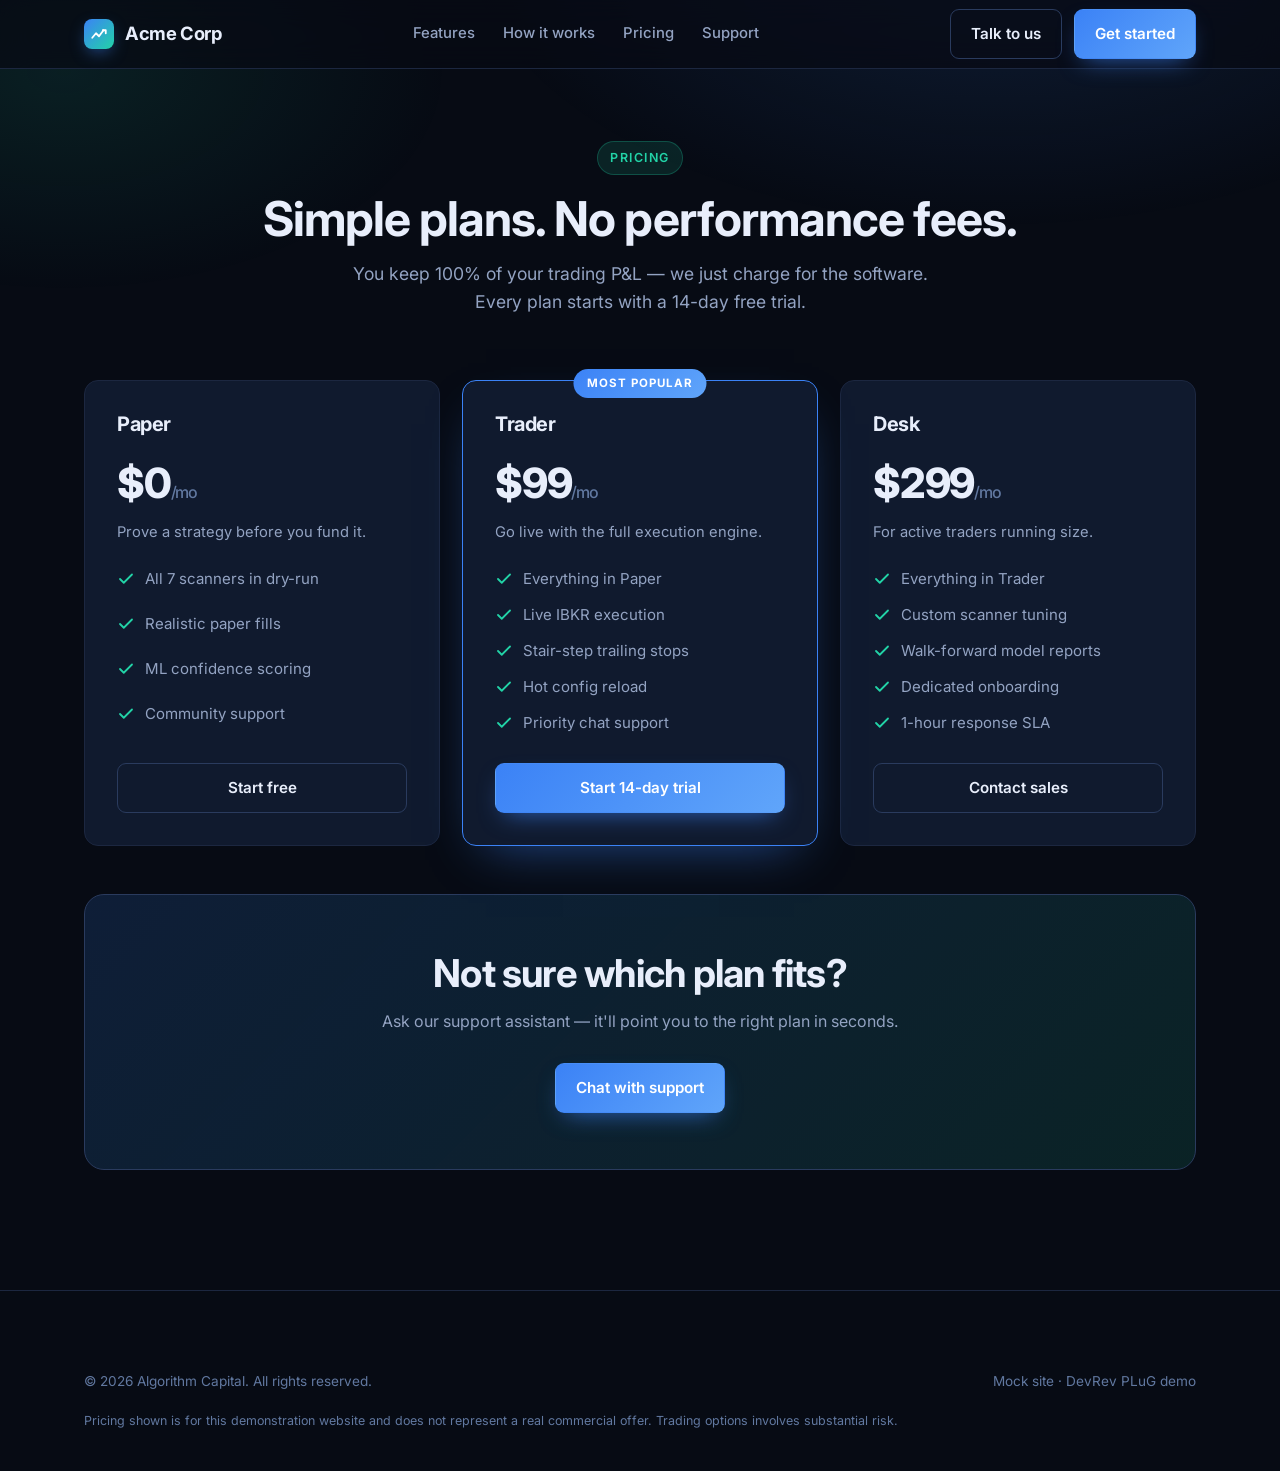
==== pricing.html @ 7c38b6e8 "Deploy Acme Corp demo site (built 2026-06-12)" ====
<!doctype html>
<html lang="en">
  <head>
    <meta charset="UTF-8" />
    <link rel="icon" type="image/svg+xml" href="./favicon.svg" />
    <meta name="viewport" content="width=device-width, initial-scale=1.0" />
    <meta name="description" content="Acme Corp pricing — simple plans for self-directed options traders." />
    <title>Pricing — Acme Corp</title>
    <link rel="preconnect" href="https://fonts.googleapis.com" />
    <link rel="preconnect" href="https://fonts.gstatic.com" crossorigin />
    <link
      href="https://fonts.googleapis.com/css2?family=Inter:wght@400;500;600;700;800&display=swap"
      rel="stylesheet"
    />
    <!-- DevRev PLuG support widget — loaded directly so the chat bubble is
         independent of the main.js bundle. Installs site-wide on every page. -->
    <script type="module" crossorigin src="./assets/main-D_wmzjLd.js"></script>
    <link rel="stylesheet" crossorigin href="./assets/main-YaHW5RSq.css">
  </head>
  <body>
    <header class="site-header">
      <div class="container nav">
        <a class="brand" href="./">
          <span class="logo">
            <svg viewBox="0 0 24 24" fill="none" stroke="#fff" stroke-width="2.4" stroke-linecap="round" stroke-linejoin="round"><path d="M3 17l5-6 4 4 6-8"/><path d="M17 7h4v4"/></svg>
          </span>
          Acme Corp
        </a>
        <nav class="nav-links">
          <a href="./#features">Features</a>
          <a href="./#how">How it works</a>
          <a href="./pricing.html">Pricing</a>
          <a href="./support.html">Support</a>
        </nav>
        <div class="nav-cta">
          <a class="btn btn-ghost" href="./support.html">Talk to us</a>
          <a class="btn btn-primary" href="#" data-open-chat>Get started</a>
        </div>
      </div>
    </header>

    <main>
      <section class="page-hero">
        <div class="container">
          <span class="eyebrow">Pricing</span>
          <h1>Simple plans. No performance fees.</h1>
          <p>
            You keep 100% of your trading P&amp;L — we just charge for the software.
            Every plan starts with a 14-day free trial.
          </p>
        </div>
      </section>

      <section style="padding-top: 24px;">
        <div class="container">
          <div class="pricing">
            <!-- Starter -->
            <div class="plan" data-reveal>
              <h3>Paper</h3>
              <div class="price">$0<span>/mo</span></div>
              <div class="plan-sub">Prove a strategy before you fund it.</div>
              <ul>
                <li><svg viewBox="0 0 24 24" fill="none" stroke="currentColor" stroke-width="2.4" stroke-linecap="round" stroke-linejoin="round"><path d="M20 6 9 17l-5-5"/></svg>All 7 scanners in dry-run</li>
                <li><svg viewBox="0 0 24 24" fill="none" stroke="currentColor" stroke-width="2.4" stroke-linecap="round" stroke-linejoin="round"><path d="M20 6 9 17l-5-5"/></svg>Realistic paper fills</li>
                <li><svg viewBox="0 0 24 24" fill="none" stroke="currentColor" stroke-width="2.4" stroke-linecap="round" stroke-linejoin="round"><path d="M20 6 9 17l-5-5"/></svg>ML confidence scoring</li>
                <li><svg viewBox="0 0 24 24" fill="none" stroke="currentColor" stroke-width="2.4" stroke-linecap="round" stroke-linejoin="round"><path d="M20 6 9 17l-5-5"/></svg>Community support</li>
              </ul>
              <a class="btn btn-ghost" href="#" data-open-chat>Start free</a>
            </div>

            <!-- Pro (featured) -->
            <div class="plan featured" data-reveal>
              <span class="badge">Most popular</span>
              <h3>Trader</h3>
              <div class="price">$99<span>/mo</span></div>
              <div class="plan-sub">Go live with the full execution engine.</div>
              <ul>
                <li><svg viewBox="0 0 24 24" fill="none" stroke="currentColor" stroke-width="2.4" stroke-linecap="round" stroke-linejoin="round"><path d="M20 6 9 17l-5-5"/></svg>Everything in Paper</li>
                <li><svg viewBox="0 0 24 24" fill="none" stroke="currentColor" stroke-width="2.4" stroke-linecap="round" stroke-linejoin="round"><path d="M20 6 9 17l-5-5"/></svg>Live IBKR execution</li>
                <li><svg viewBox="0 0 24 24" fill="none" stroke="currentColor" stroke-width="2.4" stroke-linecap="round" stroke-linejoin="round"><path d="M20 6 9 17l-5-5"/></svg>Stair-step trailing stops</li>
                <li><svg viewBox="0 0 24 24" fill="none" stroke="currentColor" stroke-width="2.4" stroke-linecap="round" stroke-linejoin="round"><path d="M20 6 9 17l-5-5"/></svg>Hot config reload</li>
                <li><svg viewBox="0 0 24 24" fill="none" stroke="currentColor" stroke-width="2.4" stroke-linecap="round" stroke-linejoin="round"><path d="M20 6 9 17l-5-5"/></svg>Priority chat support</li>
              </ul>
              <a class="btn btn-primary" href="#" data-open-chat>Start 14-day trial</a>
            </div>

            <!-- Desk -->
            <div class="plan" data-reveal>
              <h3>Desk</h3>
              <div class="price">$299<span>/mo</span></div>
              <div class="plan-sub">For active traders running size.</div>
              <ul>
                <li><svg viewBox="0 0 24 24" fill="none" stroke="currentColor" stroke-width="2.4" stroke-linecap="round" stroke-linejoin="round"><path d="M20 6 9 17l-5-5"/></svg>Everything in Trader</li>
                <li><svg viewBox="0 0 24 24" fill="none" stroke="currentColor" stroke-width="2.4" stroke-linecap="round" stroke-linejoin="round"><path d="M20 6 9 17l-5-5"/></svg>Custom scanner tuning</li>
                <li><svg viewBox="0 0 24 24" fill="none" stroke="currentColor" stroke-width="2.4" stroke-linecap="round" stroke-linejoin="round"><path d="M20 6 9 17l-5-5"/></svg>Walk-forward model reports</li>
                <li><svg viewBox="0 0 24 24" fill="none" stroke="currentColor" stroke-width="2.4" stroke-linecap="round" stroke-linejoin="round"><path d="M20 6 9 17l-5-5"/></svg>Dedicated onboarding</li>
                <li><svg viewBox="0 0 24 24" fill="none" stroke="currentColor" stroke-width="2.4" stroke-linecap="round" stroke-linejoin="round"><path d="M20 6 9 17l-5-5"/></svg>1-hour response SLA</li>
              </ul>
              <a class="btn btn-ghost" href="#" data-open-chat>Contact sales</a>
            </div>
          </div>

          <div class="cta-band" data-reveal style="margin-top: 48px;">
            <h2>Not sure which plan fits?</h2>
            <p>Ask our support assistant — it'll point you to the right plan in seconds.</p>
            <a class="btn btn-primary" href="#" data-open-chat>Chat with support</a>
          </div>
        </div>
      </section>
    </main>

    <footer class="site-footer">
      <div class="container">
        <div class="footer-bottom" style="border-top: none; margin-top: 0;">
          <span>© <span data-year></span> Algorithm Capital. All rights reserved.</span>
          <span>Mock site · DevRev PLuG demo</span>
        </div>
        <p class="risk">
          Pricing shown is for this demonstration website and does not represent a
          real commercial offer. Trading options involves substantial risk.
        </p>
      </div>
    </footer>

  </body>
</html>
---- assets/main-YaHW5RSq.css ----
:root{--bg: #070b14;--bg-elev: #0d1424;--bg-card: #101a2e;--border: #1c2740;--border-bright: #2a3b5e;--text: #e8eefb;--text-muted: #93a3c2;--text-dim: #6178a0;--brand: #3b82f6;--brand-bright: #60a5fa;--accent: #22d3a7;--accent-soft: rgba(34, 211, 167, .12);--danger: #f87171;--radius: 14px;--radius-sm: 9px;--maxw: 1160px;--shadow: 0 24px 60px -20px rgba(0, 0, 0, .7);--font: "Inter", -apple-system, BlinkMacSystemFont, "Segoe UI", Roboto, Helvetica, Arial, sans-serif;--mono: "SFMono-Regular", ui-monospace, "JetBrains Mono", Menlo, monospace}*{box-sizing:border-box}html{scroll-behavior:smooth}body{margin:0;font-family:var(--font);background:var(--bg);color:var(--text);line-height:1.6;-webkit-font-smoothing:antialiased}body:before{content:"";position:fixed;top:0;right:0;bottom:0;left:0;z-index:-1;background:radial-gradient(900px 500px at 78% -8%,rgba(59,130,246,.16),transparent 60%),radial-gradient(700px 400px at 5% 8%,rgba(34,211,167,.1),transparent 55%)}a{color:inherit;text-decoration:none}h1,h2,h3{line-height:1.15;letter-spacing:-.02em;margin:0}p{margin:0}.container{width:100%;max-width:var(--maxw);margin:0 auto;padding:0 24px}.eyebrow{display:inline-flex;align-items:center;gap:8px;font-size:.78rem;font-weight:600;letter-spacing:.12em;text-transform:uppercase;color:var(--accent);background:var(--accent-soft);border:1px solid rgba(34,211,167,.25);padding:6px 12px;border-radius:999px}.muted{color:var(--text-muted)}.btn{display:inline-flex;align-items:center;justify-content:center;gap:8px;font-weight:600;font-size:.95rem;padding:12px 20px;border-radius:var(--radius-sm);border:1px solid transparent;cursor:pointer;transition:transform .15s ease,background .15s ease,border-color .15s ease}.btn:active{transform:translateY(1px)}.btn-primary{background:linear-gradient(135deg,var(--brand),var(--brand-bright));color:#fff;box-shadow:0 10px 24px -10px #3b82f6b3}.btn-primary:hover{transform:translateY(-2px)}.btn-ghost{background:transparent;border-color:var(--border-bright);color:var(--text)}.btn-ghost:hover{border-color:var(--brand-bright);background:#3b82f614}.site-header{position:sticky;top:0;z-index:50;-webkit-backdrop-filter:blur(14px);backdrop-filter:blur(14px);background:#070b14b8;border-bottom:1px solid var(--border)}.nav{display:flex;align-items:center;justify-content:space-between;height:68px}.brand{display:flex;align-items:center;gap:11px;font-weight:700;font-size:1.15rem;letter-spacing:-.02em}.brand .logo{width:30px;height:30px;display:grid;place-items:center;border-radius:8px;background:linear-gradient(135deg,var(--brand),var(--accent));box-shadow:0 6px 18px -6px #3b82f6cc}.brand .logo svg{width:18px;height:18px}.nav-links{display:flex;align-items:center;gap:28px}.nav-links a{font-size:.93rem;color:var(--text-muted);font-weight:500;transition:color .15s ease}.nav-links a:hover{color:var(--text)}.nav-cta{display:flex;align-items:center;gap:12px}.nav-toggle{display:none}.hero{padding:96px 0 80px}.hero-grid{display:grid;grid-template-columns:1.05fr .95fr;gap:56px;align-items:center}.hero h1{font-size:clamp(2.4rem,5vw,3.6rem);margin:22px 0 20px}.hero h1 .grad{background:linear-gradient(120deg,var(--brand-bright),var(--accent));-webkit-background-clip:text;background-clip:text;color:transparent}.hero p.lead{font-size:1.15rem;color:var(--text-muted);max-width:540px}.hero-actions{display:flex;gap:14px;margin-top:32px;flex-wrap:wrap}.hero-meta{display:flex;gap:28px;margin-top:36px;flex-wrap:wrap}.hero-meta .stat .num{font-size:1.5rem;font-weight:700;color:var(--text)}.hero-meta .stat .lbl{font-size:.82rem;color:var(--text-dim)}.terminal{background:var(--bg-elev);border:1px solid var(--border-bright);border-radius:var(--radius);box-shadow:var(--shadow);overflow:hidden}.terminal-bar{display:flex;align-items:center;gap:8px;padding:12px 16px;background:#0a1120;border-bottom:1px solid var(--border)}.terminal-bar .dot{width:11px;height:11px;border-radius:50%}.dot.r{background:#ff5f57}.dot.y{background:#febc2e}.dot.g{background:#28c840}.terminal-bar .title{margin-left:8px;font-size:.8rem;color:var(--text-dim);font-family:var(--mono)}.terminal-body{padding:18px 20px;font-family:var(--mono);font-size:.84rem;line-height:1.85;color:#c6d4ef}.terminal-body .ln{white-space:pre-wrap}.t-dim{color:var(--text-dim)}.t-green{color:var(--accent)}.t-blue{color:var(--brand-bright)}.t-red{color:var(--danger)}.t-amber{color:#fbbf24}section{padding:80px 0}.section-head{text-align:center;max-width:680px;margin:0 auto 52px}.section-head h2{font-size:clamp(1.9rem,3.5vw,2.6rem);margin:16px 0 14px}.section-head p{color:var(--text-muted);font-size:1.05rem}.features{display:grid;grid-template-columns:repeat(3,1fr);gap:22px}.card{background:var(--bg-card);border:1px solid var(--border);border-radius:var(--radius);padding:28px;transition:transform .18s ease,border-color .18s ease}.card:hover{transform:translateY(-4px);border-color:var(--border-bright)}.card .ic{width:44px;height:44px;border-radius:11px;display:grid;place-items:center;background:#3b82f61f;color:var(--brand-bright);margin-bottom:18px}.card .ic svg{width:22px;height:22px}.card h3{font-size:1.2rem;margin-bottom:10px}.card p{color:var(--text-muted);font-size:.96rem}.steps{display:grid;grid-template-columns:repeat(4,1fr);gap:22px;counter-reset:step}.step{background:var(--bg-card);border:1px solid var(--border);border-radius:var(--radius);padding:26px;position:relative}.step:before{counter-increment:step;content:"0" counter(step);font-family:var(--mono);font-size:.9rem;font-weight:700;color:var(--accent)}.step h3{font-size:1.1rem;margin:12px 0 8px}.step p{color:var(--text-muted);font-size:.93rem}.cta-band{background:linear-gradient(135deg,#3b82f629,#22d3a71f);border:1px solid var(--border-bright);border-radius:20px;padding:56px 40px;text-align:center}.cta-band h2{font-size:clamp(1.8rem,3.2vw,2.4rem);margin-bottom:14px}.cta-band p{color:var(--text-muted);max-width:520px;margin:0 auto 28px}.help-grid{display:grid;grid-template-columns:repeat(3,1fr);gap:20px}.help-card{background:var(--bg-card);border:1px solid var(--border);border-radius:var(--radius);padding:26px}.help-card h3{font-size:1.1rem;margin-bottom:14px}.help-card ul{list-style:none;margin:0;padding:0;display:grid;gap:10px}.help-card ul a{color:var(--text-muted);font-size:.95rem;display:inline-flex;align-items:center;gap:8px;transition:color .15s ease}.help-card ul a:hover{color:var(--brand-bright)}.help-card ul a:before{content:"›";color:var(--accent);font-weight:700}.chat-callout{display:flex;align-items:center;gap:22px;background:var(--bg-card);border:1px solid var(--border-bright);border-radius:var(--radius);padding:28px 32px;margin-top:24px;flex-wrap:wrap}.chat-callout .pulse{flex:none;width:56px;height:56px;border-radius:50%;display:grid;place-items:center;background:linear-gradient(135deg,var(--brand),var(--accent));color:#fff;position:relative}.chat-callout .pulse:after{content:"";position:absolute;top:-6px;right:-6px;bottom:-6px;left:-6px;border-radius:50%;border:2px solid var(--accent);opacity:.5;animation:ring 2.2s ease-out infinite}@keyframes ring{0%{transform:scale(.9);opacity:.6}to{transform:scale(1.5);opacity:0}}.chat-callout .pulse svg{width:26px;height:26px}.chat-callout .copy{flex:1;min-width:240px}.chat-callout .copy h3{font-size:1.2rem;margin-bottom:6px}.chat-callout .copy p{color:var(--text-muted);font-size:.96rem}.faq{max-width:760px;margin:0 auto;display:grid;gap:12px}.faq details{background:var(--bg-card);border:1px solid var(--border);border-radius:var(--radius-sm);padding:4px 20px}.faq details[open]{border-color:var(--border-bright)}.faq summary{cursor:pointer;padding:16px 0;font-weight:600;list-style:none;display:flex;justify-content:space-between;align-items:center;gap:16px}.faq summary::-webkit-details-marker{display:none}.faq summary:after{content:"+";font-size:1.4rem;color:var(--accent);font-weight:400}.faq details[open] summary:after{content:"−"}.faq details p{color:var(--text-muted);padding:0 0 18px;font-size:.97rem}.pricing{display:grid;grid-template-columns:repeat(3,1fr);gap:22px;align-items:stretch}.plan{background:var(--bg-card);border:1px solid var(--border);border-radius:var(--radius);padding:32px;display:flex;flex-direction:column}.plan.featured{border-color:var(--brand);box-shadow:0 20px 50px -24px #3b82f699;position:relative}.plan.featured .badge{position:absolute;top:-12px;left:50%;transform:translate(-50%);background:linear-gradient(135deg,var(--brand),var(--brand-bright));color:#fff;font-size:.72rem;font-weight:700;letter-spacing:.08em;text-transform:uppercase;padding:5px 14px;border-radius:999px}.plan h3{font-size:1.25rem}.plan .price{font-size:2.6rem;font-weight:800;margin:14px 0 4px;letter-spacing:-.03em}.plan .price span{font-size:1rem;font-weight:500;color:var(--text-dim)}.plan .plan-sub{color:var(--text-muted);font-size:.92rem;margin-bottom:22px}.plan ul{list-style:none;margin:0 0 28px;padding:0;display:grid;gap:12px;flex:1}.plan ul li{color:var(--text-muted);font-size:.94rem;display:flex;gap:10px;align-items:flex-start}.plan ul li svg{flex:none;width:18px;height:18px;color:var(--accent);margin-top:3px}.page-hero{padding:72px 0 40px;text-align:center}.page-hero h1{font-size:clamp(2.1rem,4vw,3rem);margin:16px 0 14px}.page-hero p{color:var(--text-muted);font-size:1.1rem;max-width:600px;margin:0 auto}.site-footer{border-top:1px solid var(--border);padding:56px 0 40px;margin-top:40px}.footer-grid{display:grid;grid-template-columns:1.4fr repeat(3,1fr);gap:40px}.footer-grid h4{font-size:.82rem;text-transform:uppercase;letter-spacing:.1em;color:var(--text-dim);margin:0 0 16px}.footer-grid ul{list-style:none;margin:0;padding:0;display:grid;gap:10px}.footer-grid ul a{color:var(--text-muted);font-size:.92rem}.footer-grid ul a:hover{color:var(--text)}.footer-about p{color:var(--text-muted);font-size:.92rem;max-width:280px;margin-top:14px}.footer-bottom{display:flex;justify-content:space-between;align-items:center;margin-top:44px;padding-top:24px;border-top:1px solid var(--border);color:var(--text-dim);font-size:.85rem;flex-wrap:wrap;gap:12px}.risk{margin-top:18px;color:var(--text-dim);font-size:.78rem;line-height:1.6}@media(max-width:900px){.hero-grid{grid-template-columns:1fr;gap:40px}.features,.steps,.help-grid,.pricing{grid-template-columns:1fr}.footer-grid{grid-template-columns:1fr 1fr}.nav-links{display:none}}@media(max-width:560px){.footer-grid{grid-template-columns:1fr}section{padding:60px 0}}
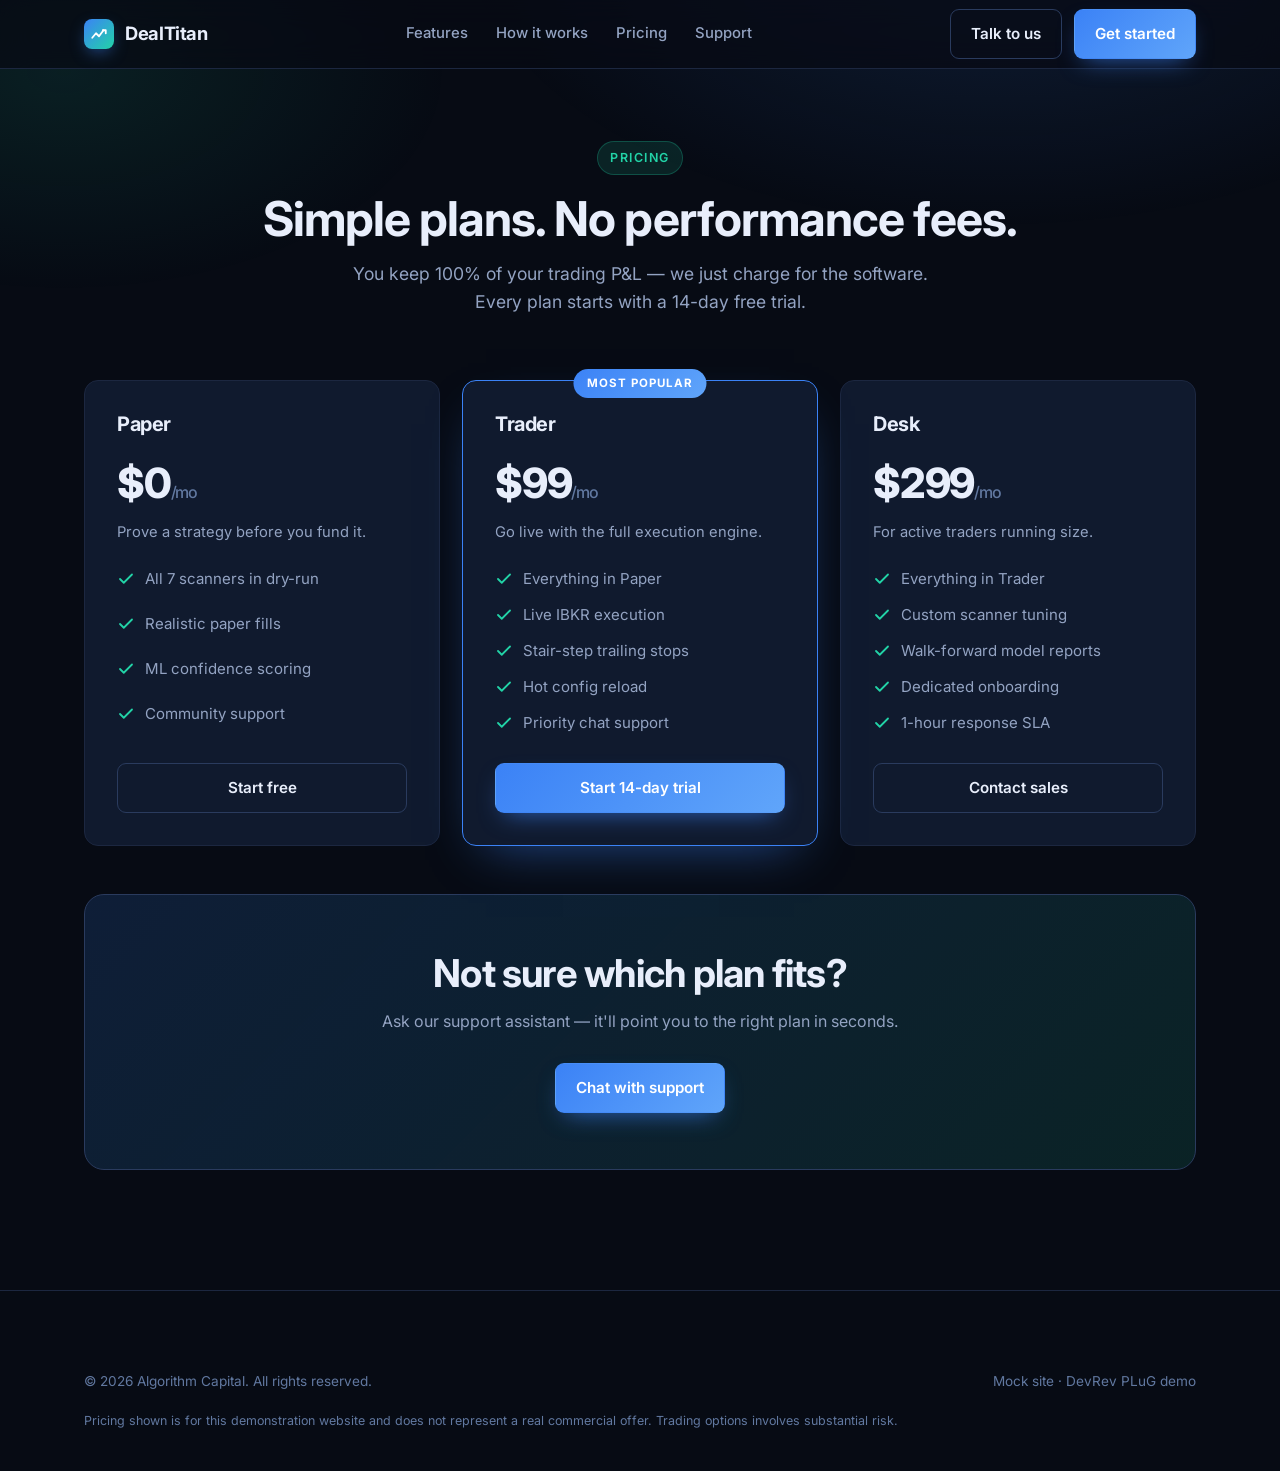
==== commit 1452d35b: "Rebrand demo deploy: Acme Corp -> DealTitan" ====
--- a/pricing.html
+++ b/pricing.html
@@ -4,8 +4,8 @@
     <meta charset="UTF-8" />
     <link rel="icon" type="image/svg+xml" href="./favicon.svg" />
     <meta name="viewport" content="width=device-width, initial-scale=1.0" />
-    <meta name="description" content="Acme Corp pricing — simple plans for self-directed options traders." />
-    <title>Pricing — Acme Corp</title>
+    <meta name="description" content="DealTitan pricing — simple plans for self-directed options traders." />
+    <title>Pricing — DealTitan</title>
     <link rel="preconnect" href="https://fonts.googleapis.com" />
     <link rel="preconnect" href="https://fonts.gstatic.com" crossorigin />
     <link
@@ -24,7 +24,7 @@
           <span class="logo">
             <svg viewBox="0 0 24 24" fill="none" stroke="#fff" stroke-width="2.4" stroke-linecap="round" stroke-linejoin="round"><path d="M3 17l5-6 4 4 6-8"/><path d="M17 7h4v4"/></svg>
           </span>
-          Acme Corp
+          DealTitan
         </a>
         <nav class="nav-links">
           <a href="./#features">Features</a>
